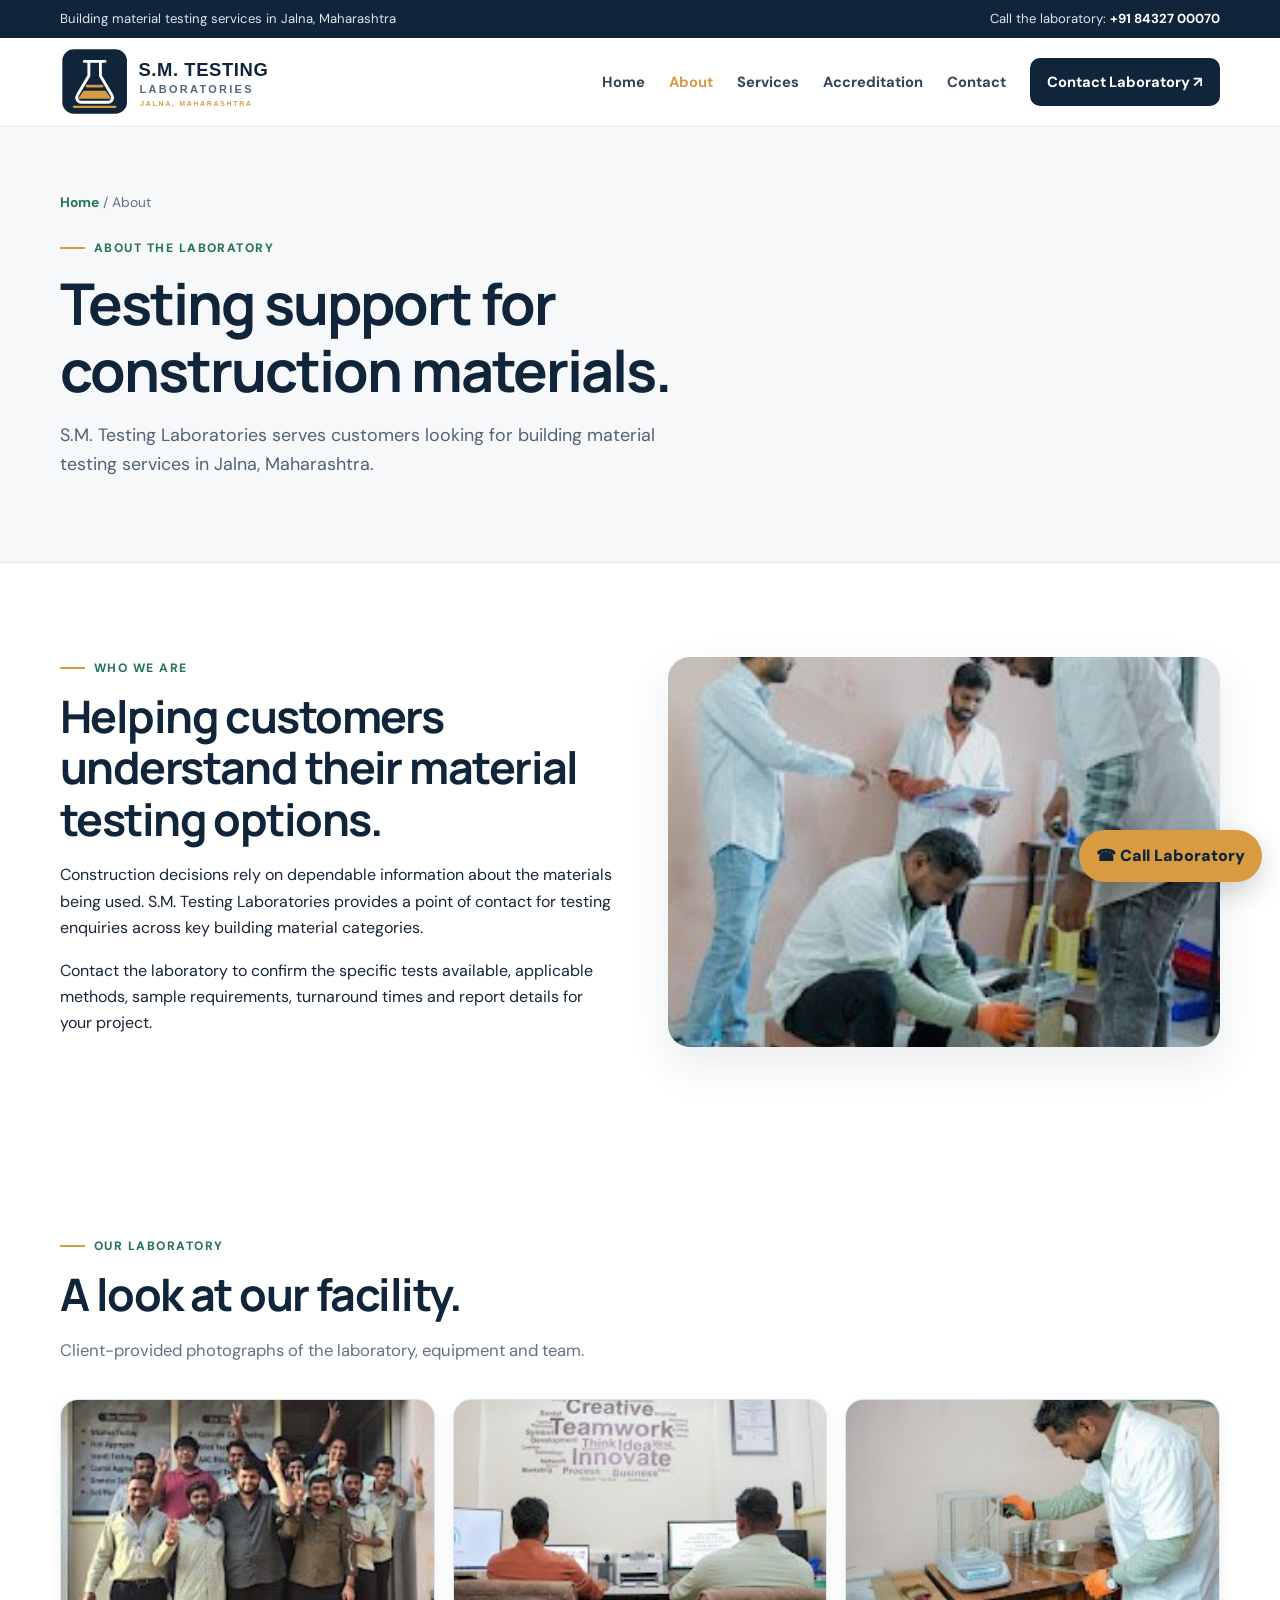
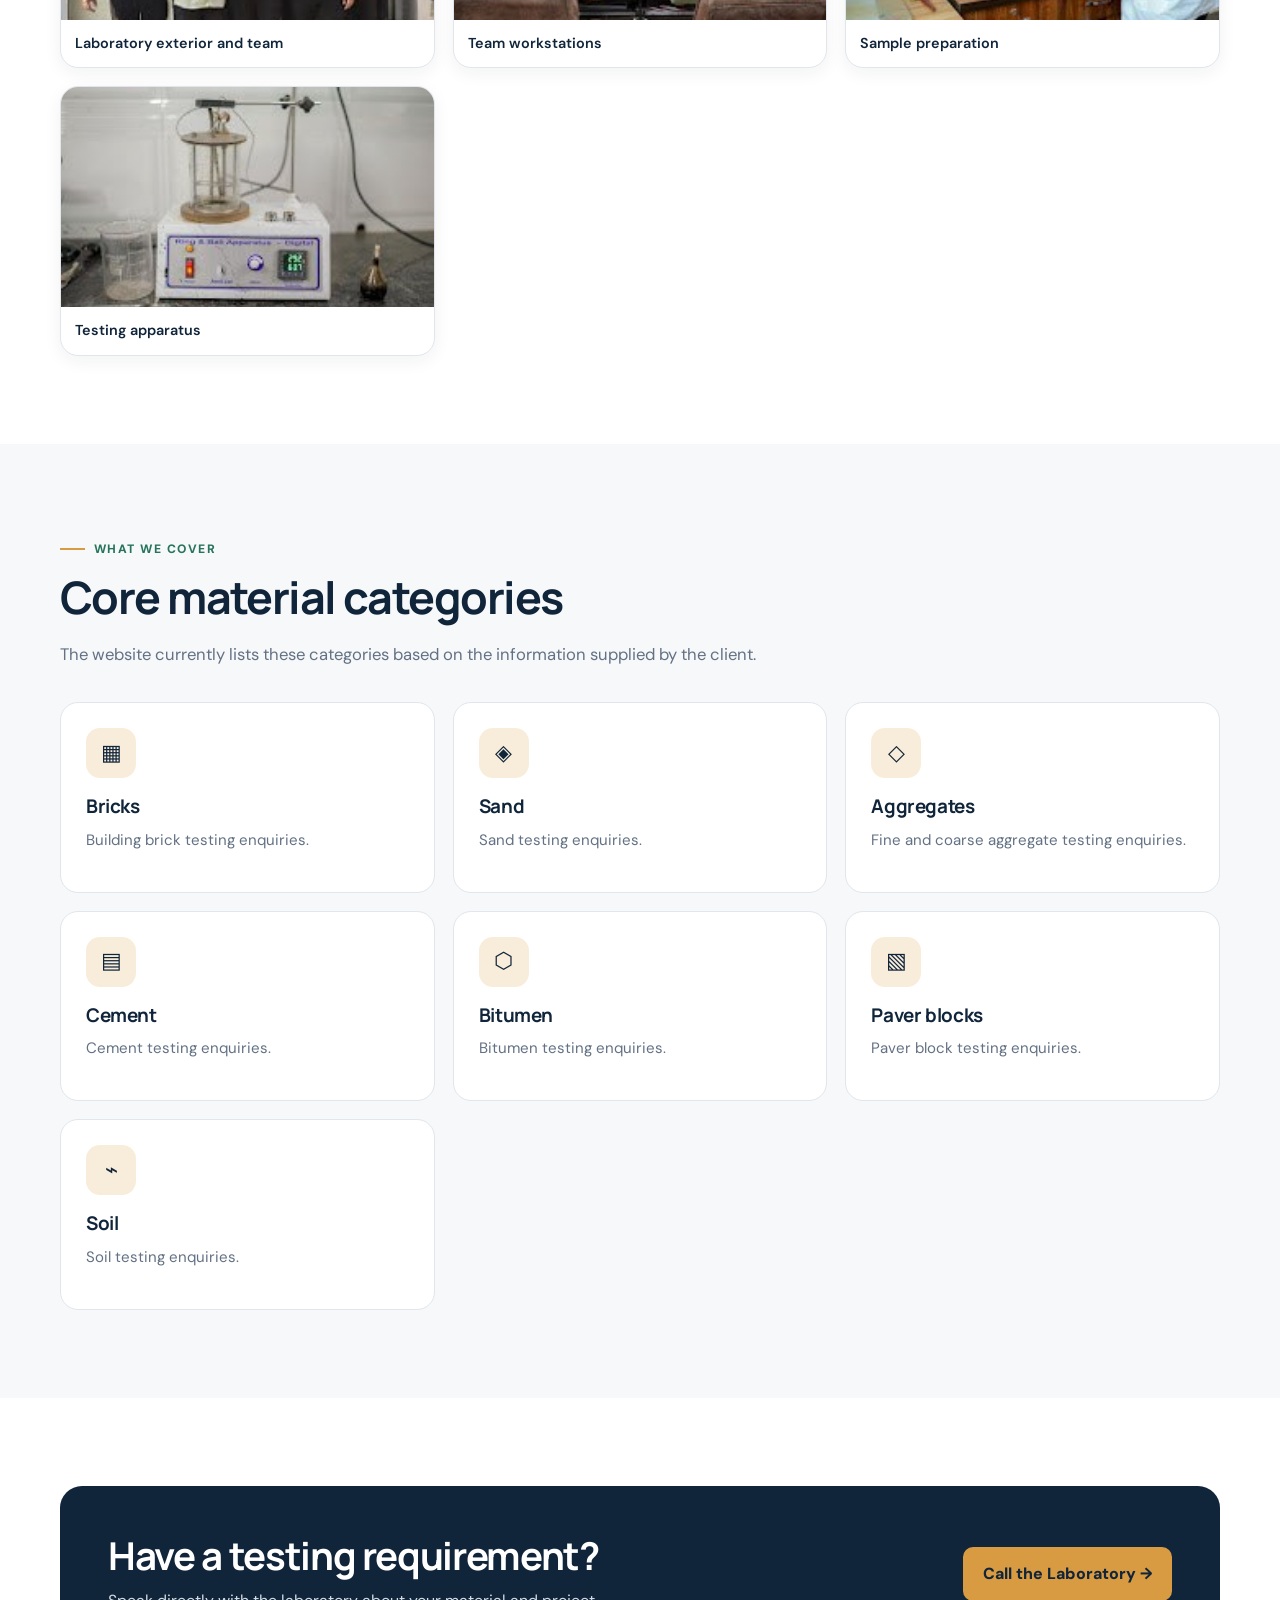
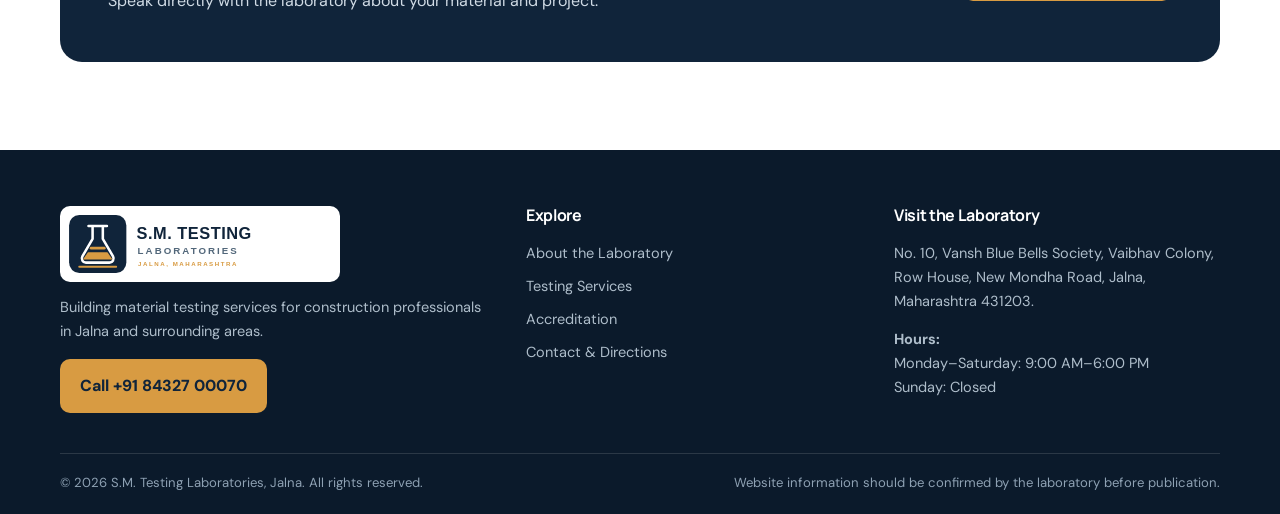
==== about.html @ 6c0680e1 "Add S.M. Testing Laboratories website" ====
<!doctype html>
<html lang="en">
<head>
  <meta charset="utf-8"><meta name="viewport" content="width=device-width, initial-scale=1">
  <meta name="description" content="Learn about S.M. Testing Laboratories, a building material testing laboratory based in Jalna, Maharashtra.">
  <meta name="theme-color" content="#10243a">
  <title>About Us | S.M. Testing Laboratories, Jalna</title>
  <link rel="icon" href="assets/logo.svg" type="image/svg+xml">
  <link rel="stylesheet" href="css/style.css">
</head>
<body><a class="skip-link" href="#main">Skip to content</a>
<div class="topbar"><div class="container topbar-inner"><span>Building material testing services in Jalna, Maharashtra</span><span>Call the laboratory: <a href="tel:+918432700070">+91 84327 00070</a></span></div></div>
<header class="site-header"><div class="container nav-wrap">
  <a class="brand" href="index.html" aria-label="S.M. Testing Laboratories home"><img src="assets/logo.svg" alt="S.M. Testing Laboratories, Jalna"></a>
  <button class="menu-toggle" type="button" aria-expanded="false" aria-label="Open navigation menu">☰ Menu</button>
  <nav class="nav-links" aria-label="Main navigation">
    <a href="index.html" >Home</a><a href="about.html" aria-current="page">About</a><a href="services.html" >Services</a><a href="accreditation.html" >Accreditation</a><a href="contact.html" >Contact</a><a class="nav-cta" href="contact.html">Contact Laboratory ↗</a>
  </nav>
</div></header><main id="main">
<section class="page-hero"><div class="container"><div class="breadcrumb"><a href="index.html">Home</a> / About</div><span class="eyebrow">About the laboratory</span><h1>Testing support for construction materials.</h1><p class="lead">S.M. Testing Laboratories serves customers looking for building material testing services in Jalna, Maharashtra.</p></div></section>
<section class="section"><div class="container split"><div><span class="eyebrow">Who we are</span><h2>Helping customers understand their material testing options.</h2><p>Construction decisions rely on dependable information about the materials being used. S.M. Testing Laboratories provides a point of contact for testing enquiries across key building material categories.</p><p>Contact the laboratory to confirm the specific tests available, applicable methods, sample requirements, turnaround times and report details for your project.</p></div><div class="photo-panel about-photo" role="img" aria-label="S.M. Testing Laboratories team performing material testing"></div></div></section>
<section class="section"><div class="container"><div class="section-heading"><span class="eyebrow">Our laboratory</span><h2>A look at our facility.</h2><p>Client-provided photographs of the laboratory, equipment and team.</p></div><div class="photo-gallery">
<figure><img src="assets/laboratory-photos/laboratory-exterior-team.jpg" alt="S.M. Testing Laboratories exterior and team" loading="lazy"><figcaption>Laboratory exterior and team</figcaption></figure>
<figure><img src="assets/laboratory-photos/laboratory-team-at-workstations.jpg" alt="Team members working at computers" loading="lazy"><figcaption>Team workstations</figcaption></figure>
<figure><img src="assets/laboratory-photos/sample-weighing.jpg" alt="Technician weighing a sample in the laboratory" loading="lazy"><figcaption>Sample preparation</figcaption></figure>
<figure><img src="assets/laboratory-photos/laboratory-testing-apparatus.jpg" alt="Laboratory testing apparatus" loading="lazy"><figcaption>Testing apparatus</figcaption></figure>
</div></div></section>
<section class="section section-soft"><div class="container"><div class="section-heading"><span class="eyebrow">What we cover</span><h2>Core material categories</h2><p>The website currently lists these categories based on the information supplied by the client.</p></div><div class="cards">
<article class="service-card"><div class="service-icon">▦</div><h3>Bricks</h3><p>Building brick testing enquiries.</p></article><article class="service-card"><div class="service-icon">◈</div><h3>Sand</h3><p>Sand testing enquiries.</p></article><article class="service-card"><div class="service-icon">◇</div><h3>Aggregates</h3><p>Fine and coarse aggregate testing enquiries.</p></article><article class="service-card"><div class="service-icon">▤</div><h3>Cement</h3><p>Cement testing enquiries.</p></article><article class="service-card"><div class="service-icon">⬡</div><h3>Bitumen</h3><p>Bitumen testing enquiries.</p></article><article class="service-card"><div class="service-icon">▧</div><h3>Paver blocks</h3><p>Paver block testing enquiries.</p></article><article class="service-card"><div class="service-icon">⌁</div><h3>Soil</h3><p>Soil testing enquiries.</p></article></div></div></section>
<section class="section"><div class="container"><div class="cta-band"><div><h2>Have a testing requirement?</h2><p>Speak directly with the laboratory about your material and project.</p></div><a class="btn btn-amber" href="tel:+918432700070">Call the Laboratory →</a></div></div></section>
</main><footer class="site-footer"><div class="container">
  <div class="footer-grid">
    <div><img class="footer-brand" src="assets/logo.svg" alt="S.M. Testing Laboratories"><p>Building material testing services for construction professionals in Jalna and surrounding areas.</p><a class="btn btn-amber" href="tel:+918432700070">Call +91 84327 00070</a></div>
    <div><h3>Explore</h3><ul class="footer-links"><li><a href="about.html">About the Laboratory</a></li><li><a href="services.html">Testing Services</a></li><li><a href="accreditation.html">Accreditation</a></li><li><a href="contact.html">Contact & Directions</a></li></ul></div>
    <div><h3>Visit the Laboratory</h3><p>No. 10, Vansh Blue Bells Society, Vaibhav Colony, Row House, New Mondha Road, Jalna, Maharashtra 431203.</p><p><strong>Hours:</strong><br>Monday–Saturday: 9:00 AM–6:00 PM<br>Sunday: Closed</p></div>
  </div>
  <div class="footer-bottom"><span>© <span data-current-year></span> S.M. Testing Laboratories, Jalna. All rights reserved.</span><span>Website information should be confirmed by the laboratory before publication.</span></div>
</div></footer>
<a class="floating-call" href="tel:+918432700070" aria-label="Call S.M. Testing Laboratories">☎ Call Laboratory</a>
<script src="js/main.js"></script></body></html>
---- css/style.css ----
@import url('https://fonts.googleapis.com/css2?family=DM+Sans:wght@400;500;600;700&family=Manrope:wght@400;500;600;700;800&display=swap');

:root {
  --navy: #10243a;
  --navy-2: #193953;
  --ink: #172536;
  --muted: #637184;
  --amber: #d89b42;
  --amber-light: #f8edda;
  --paper: #f6f8fa;
  --white: #fff;
  --line: #e0e6eb;
  --green: #28745b;
  --shadow: 0 18px 45px rgba(16,36,58,.09);
  --radius: 18px;
  --max: 1160px;
}
* { box-sizing: border-box; }
html { scroll-behavior: smooth; }
body { margin: 0; color: var(--ink); background: var(--white); font-family: "DM Sans", Arial, sans-serif; line-height: 1.65; }
img { max-width: 100%; display: block; }
a { color: inherit; text-decoration: none; }
button, a { -webkit-tap-highlight-color: transparent; }
button { font: inherit; }
.container { width: min(var(--max), calc(100% - 40px)); margin-inline: auto; }
.skip-link { position: absolute; left: -9999px; top: 0; z-index: 999; background: white; padding: 12px; }
.skip-link:focus { left: 12px; }
.topbar { background: var(--navy); color: #dce6ef; font-size: .82rem; }
.topbar-inner { display: flex; justify-content: space-between; align-items: center; gap: 18px; padding: 8px 0; }
.topbar a { color: #fff; font-weight: 700; }
.site-header { position: sticky; top: 0; z-index: 100; background: rgba(255,255,255,.96); backdrop-filter: blur(14px); border-bottom: 1px solid rgba(224,230,235,.8); }
.nav-wrap { min-height: 88px; display: flex; align-items: center; justify-content: space-between; gap: 28px; }
.brand img { width: 300px; height: auto; }
.nav-links { display: flex; align-items: center; gap: 24px; }
.nav-links a { font-size: .92rem; font-weight: 700; color: #334457; padding: 10px 0; }
.nav-links a:hover, .nav-links a[aria-current="page"] { color: var(--amber); }
.nav-links .nav-cta { background: var(--navy); color: white; padding: 12px 17px; border-radius: 10px; }
.menu-toggle { display: none; background: var(--navy); color: white; border: 0; border-radius: 10px; padding: 10px 13px; cursor: pointer; }
.hero { background: linear-gradient(115deg, #f6f8fa 0%, #f6f8fa 55%, #eaf0f4 100%); overflow: hidden; }
.hero-grid { min-height: 560px; display: grid; grid-template-columns: 1.05fr .95fr; gap: 56px; align-items: center; padding: 66px 0; }
.eyebrow { display: inline-flex; align-items: center; gap: 9px; color: var(--green); text-transform: uppercase; letter-spacing: .12em; font-size: .76rem; font-weight: 800; }
.eyebrow::before { content: ""; width: 25px; height: 2px; background: var(--amber); }
h1, h2, h3 { font-family: Manrope, Arial, sans-serif; line-height: 1.15; letter-spacing: -.035em; color: var(--navy); margin: 0; }
h1 { font-size: clamp(2.6rem, 5vw, 4.55rem); margin: 18px 0 20px; max-width: 700px; }
h2 { font-size: clamp(1.9rem, 3.5vw, 2.8rem); margin: 12px 0 18px; }
h3 { font-size: 1.18rem; margin-bottom: 10px; letter-spacing: -.02em; }
.lead { color: #526174; font-size: 1.12rem; max-width: 620px; }
.hero-actions { display: flex; flex-wrap: wrap; gap: 12px; margin-top: 28px; }
.btn { display: inline-flex; justify-content: center; align-items: center; gap: 9px; padding: 13px 19px; border-radius: 10px; font-weight: 800; border: 1px solid transparent; transition: transform .2s, background .2s; cursor: pointer; }
.btn:hover { transform: translateY(-2px); }
.btn-primary { background: var(--navy); color: white; }
.btn-primary:hover { background: var(--navy-2); }
.btn-secondary { border-color: #c7d1da; background: white; color: var(--navy); }
.btn-amber { background: var(--amber); color: var(--navy); }
.hero-visual { position: relative; min-height: 550px; border-radius: 26px; background: var(--navy); overflow: hidden; box-shadow: var(--shadow); }
.hero-visual::before { content: ""; position: absolute; inset: 0; background: linear-gradient(145deg, rgba(78, 152, 231, 0.12), rgba(16,36,58,.8)), url("../assets/laboratory-photos/home.jpg") center/cover; opacity: .95; }
.hero-visual::after { content: ""; position: absolute; inset: 22px; border: 1px solid rgba(255,255,255,.3); border-radius: 18px; pointer-events: none; }
.visual-caption { position: absolute; z-index: 1; bottom: 32px; left: 32px; right: 32px; color: white; }
.visual-caption span { display: block; color: #f4c77f; font-size: .76rem; font-weight: 800; letter-spacing: .12em; text-transform: uppercase; margin-bottom: 10px; }
.visual-caption strong { font: 800 clamp(1.4rem, 2.5vw, 2rem) Manrope, sans-serif; display: block; max-width: 380px; line-height: 1.25; }
.stats-strip { border-bottom: 1px solid var(--line); }
.stats-grid { display: grid; grid-template-columns: repeat(3, 1fr); gap: 24px; padding: 26px 0; }
.stat { display: flex; align-items: center; gap: 13px; }
.stat-icon { width: 44px; height: 44px; border-radius: 13px; display: grid; place-items: center; background: var(--amber-light); color: var(--navy); font-size: 1.2rem; font-weight: 800; }
.stat strong { display: block; color: var(--navy); font-size: .98rem; }
.stat small { color: var(--muted); font-size: .82rem; }
.section { padding: 88px 0; }
.section-soft { background: var(--paper); }
.section-heading { max-width: 700px; margin-bottom: 34px; }
.section-heading p { color: var(--muted); font-size: 1.04rem; margin: 0; }
.cards { display: grid; grid-template-columns: repeat(3, 1fr); gap: 18px; }
.service-card { padding: 25px; border: 1px solid var(--line); border-radius: var(--radius); background: white; transition: box-shadow .2s, transform .2s; }
.service-card:hover { transform: translateY(-4px); box-shadow: var(--shadow); }
.service-icon { width: 50px; height: 50px; border-radius: 14px; display: grid; place-items: center; background: var(--amber-light); color: var(--navy); margin-bottom: 18px; font-size: 1.4rem; }
.service-card p { color: var(--muted); margin: 0 0 14px; font-size: .94rem; }
.text-link { color: var(--green); font-weight: 800; font-size: .9rem; }
.text-link:hover { text-decoration: underline; }
.split { display: grid; grid-template-columns: 1fr 1fr; align-items: center; gap: 56px; }
.photo-panel { min-height: 390px; border-radius: 22px; background: linear-gradient(140deg, rgba(16,36,58,.08), rgba(16,36,58,.15)), url("../assets/laboratory-photos/concrete-sample-testing-team.jpg") center/cover; box-shadow: var(--shadow); }
.check-list { list-style: none; padding: 0; margin: 24px 0; display: grid; gap: 13px; }
.check-list li { display: flex; gap: 11px; align-items: flex-start; }
.check-list li::before { content: "✓"; flex: 0 0 24px; height: 24px; display: grid; place-items: center; border-radius: 50%; background: #e2f2eb; color: var(--green); font-weight: 900; }
.notice { border-left: 4px solid var(--amber); padding: 16px 18px; background: #fff8ec; border-radius: 0 12px 12px 0; color: #655338; font-size: .92rem; }
.cta-band { background: var(--navy); color: white; padding: 48px; border-radius: 22px; display: flex; align-items: center; justify-content: space-between; gap: 30px; }
.cta-band h2 { color: white; font-size: clamp(1.7rem, 3vw, 2.5rem); margin: 0 0 10px; }
.cta-band p { margin: 0; color: #d0dbe5; }
.page-hero { background: var(--paper); padding: 64px 0; border-bottom: 1px solid var(--line); }
.page-hero h1 { font-size: clamp(2.4rem, 4.5vw, 3.8rem); margin: 12px 0; }
.breadcrumb { color: var(--muted); font-size: .86rem; margin-bottom: 18px; }
.breadcrumb a { color: var(--green); font-weight: 700; }
.content-narrow { max-width: 850px; }
.content-narrow p { color: #536274; }
.service-detail { display: grid; grid-template-columns: 80px 1fr; gap: 22px; padding: 27px 0; border-bottom: 1px solid var(--line); }
.service-detail .service-icon { margin: 0; }
.service-detail p { color: var(--muted); margin: 0; }
.two-col { display: grid; grid-template-columns: 1fr 1fr; gap: 22px; }
.info-card { border: 1px solid var(--line); border-radius: var(--radius); padding: 25px; background: white; }
.info-card p { color: var(--muted); margin-bottom: 0; }
.contact-layout { display: grid; grid-template-columns: .9fr 1.1fr; gap: 28px; align-items: stretch; }
.contact-list { display: grid; gap: 16px; margin-top: 22px; }
.contact-item { display: flex; gap: 13px; align-items: flex-start; }
.contact-item .service-icon { flex: 0 0 44px; width: 44px; height: 44px; margin: 0; font-size: 1.1rem; }
.contact-item strong { display: block; color: var(--navy); }
.contact-item span, .contact-item address { display: block; color: var(--muted); font-size: .94rem; font-style: normal; }
.map-frame { width: 100%; min-height: 430px; border: 0; border-radius: var(--radius); background: var(--paper); }
.hours { width: 100%; border-collapse: collapse; margin-top: 15px; }
.hours td { border-bottom: 1px solid var(--line); padding: 10px 0; }
.hours td:last-child { text-align: right; font-weight: 700; }
.badge { display: inline-flex; align-items: center; padding: 6px 10px; border-radius: 100px; background: var(--amber-light); color: #76501b; font-size: .75rem; font-weight: 800; letter-spacing: .04em; text-transform: uppercase; }
.placeholder-box { padding: 28px; border: 2px dashed #cbd4dc; border-radius: var(--radius); background: #f9fafb; }
.placeholder-box p { color: var(--muted); }
.site-footer { background: #0b1a2b; color: #d0dbe5; padding: 56px 0 20px; }
.footer-grid { display: grid; grid-template-columns: 1.3fr 1fr 1fr; gap: 42px; }
.footer-brand { width: 280px; background: white; padding: 7px; border-radius: 10px; }
.site-footer p, .site-footer li { color: #aebdca; font-size: .91rem; }
.site-footer h3 { color: white; font-size: 1rem; margin-bottom: 17px; }
.footer-links { list-style: none; margin: 0; padding: 0; display: grid; gap: 9px; }
.footer-links a:hover { color: var(--amber); }
.footer-bottom { border-top: 1px solid rgba(255,255,255,.13); margin-top: 38px; padding-top: 18px; display: flex; justify-content: space-between; gap: 15px; font-size: .82rem; color: #8ea1b3; }
.floating-call { position: fixed; right: 18px; bottom: 18px; z-index: 90; background: var(--amber); color: var(--navy); padding: 13px 17px; border-radius: 100px; box-shadow: 0 10px 28px rgba(0,0,0,.18); font-weight: 900; }
:focus-visible { outline: 3px solid var(--amber); outline-offset: 3px; }
@media (max-width: 900px) {
  .menu-toggle { display: inline-flex; align-items: center; gap: 8px; }
  .nav-wrap { min-height: 78px; }
  .brand img { width: 250px; }
  .nav-links { display: none; position: absolute; left: 0; right: 0; top: 100%; background: white; border-bottom: 1px solid var(--line); padding: 14px 22px 22px; flex-direction: column; align-items: stretch; gap: 4px; box-shadow: var(--shadow); }
  .nav-links.is-open { display: flex; }
  .nav-links a { padding: 11px 8px; }
  .nav-links .nav-cta { text-align: center; margin-top: 6px; }
  .hero-grid { grid-template-columns: 1fr; gap: 32px; padding: 52px 0; }
  .hero-visual { min-height: 340px; }
  .cards { grid-template-columns: repeat(2, 1fr); }
  .split, .contact-layout { grid-template-columns: 1fr; gap: 30px; }
  .photo-panel { min-height: 320px; }
  .footer-grid { grid-template-columns: 1fr 1fr; }
}
@media (max-width: 600px) {
  .container { width: min(var(--max), calc(100% - 30px)); }
  .topbar-inner { justify-content: center; text-align: center; }
  .topbar-inner span:first-child { display: none; }
  .brand img { width: 215px; }
  .hero-grid { padding: 42px 0; }
  h1 { font-size: 2.55rem; }
  .lead { font-size: 1rem; }
  .hero-visual { min-height: 285px; }
  .visual-caption { left: 24px; right: 24px; bottom: 25px; }
  .stats-grid { grid-template-columns: 1fr; gap: 17px; }
  .section { padding: 62px 0; }
  .cards, .two-col { grid-template-columns: 1fr; }
  .cta-band { padding: 30px 24px; flex-direction: column; align-items: flex-start; }
  .page-hero { padding: 44px 0; }
  .service-detail { grid-template-columns: 55px 1fr; gap: 15px; }
  .service-detail .service-icon { width: 48px; height: 48px; }
  .footer-grid { grid-template-columns: 1fr; gap: 28px; }
  .footer-bottom { flex-direction: column; }
  .map-frame { min-height: 340px; }
  .floating-call { right: 12px; bottom: 12px; }
}

/* Client-supplied laboratory photography */
.photo-gallery { display:grid; grid-template-columns:repeat(3,minmax(0,1fr)); gap:18px; }
.photo-gallery figure { margin:0; overflow:hidden; border:1px solid var(--line); border-radius:var(--radius); background:#fff; box-shadow:0 5px 18px rgba(16,36,58,.06); }
.photo-gallery img { display:block; width:100%; height:220px; object-fit:cover; background:#edf1f5; }
.photo-gallery figcaption { padding:12px 14px; font-size:.9rem; font-weight:600; color:var(--navy); }
.service-detail { grid-template-columns:72px minmax(0,1fr) 150px; align-items:center; }
.service-detail .detail-photo { width:150px; height:105px; object-fit:cover; border-radius:12px; background:#edf1f5; }
@media (max-width:760px) { .photo-gallery { grid-template-columns:repeat(2,minmax(0,1fr)); gap:12px; } .photo-gallery img { height:175px; } .service-detail { grid-template-columns:55px minmax(0,1fr); } .service-detail .detail-photo { grid-column:2; width:100%; height:180px; } }
@media (max-width:460px) { .photo-gallery { grid-template-columns:1fr; } .photo-gallery img { height:auto; max-height:300px; object-fit:contain; } }
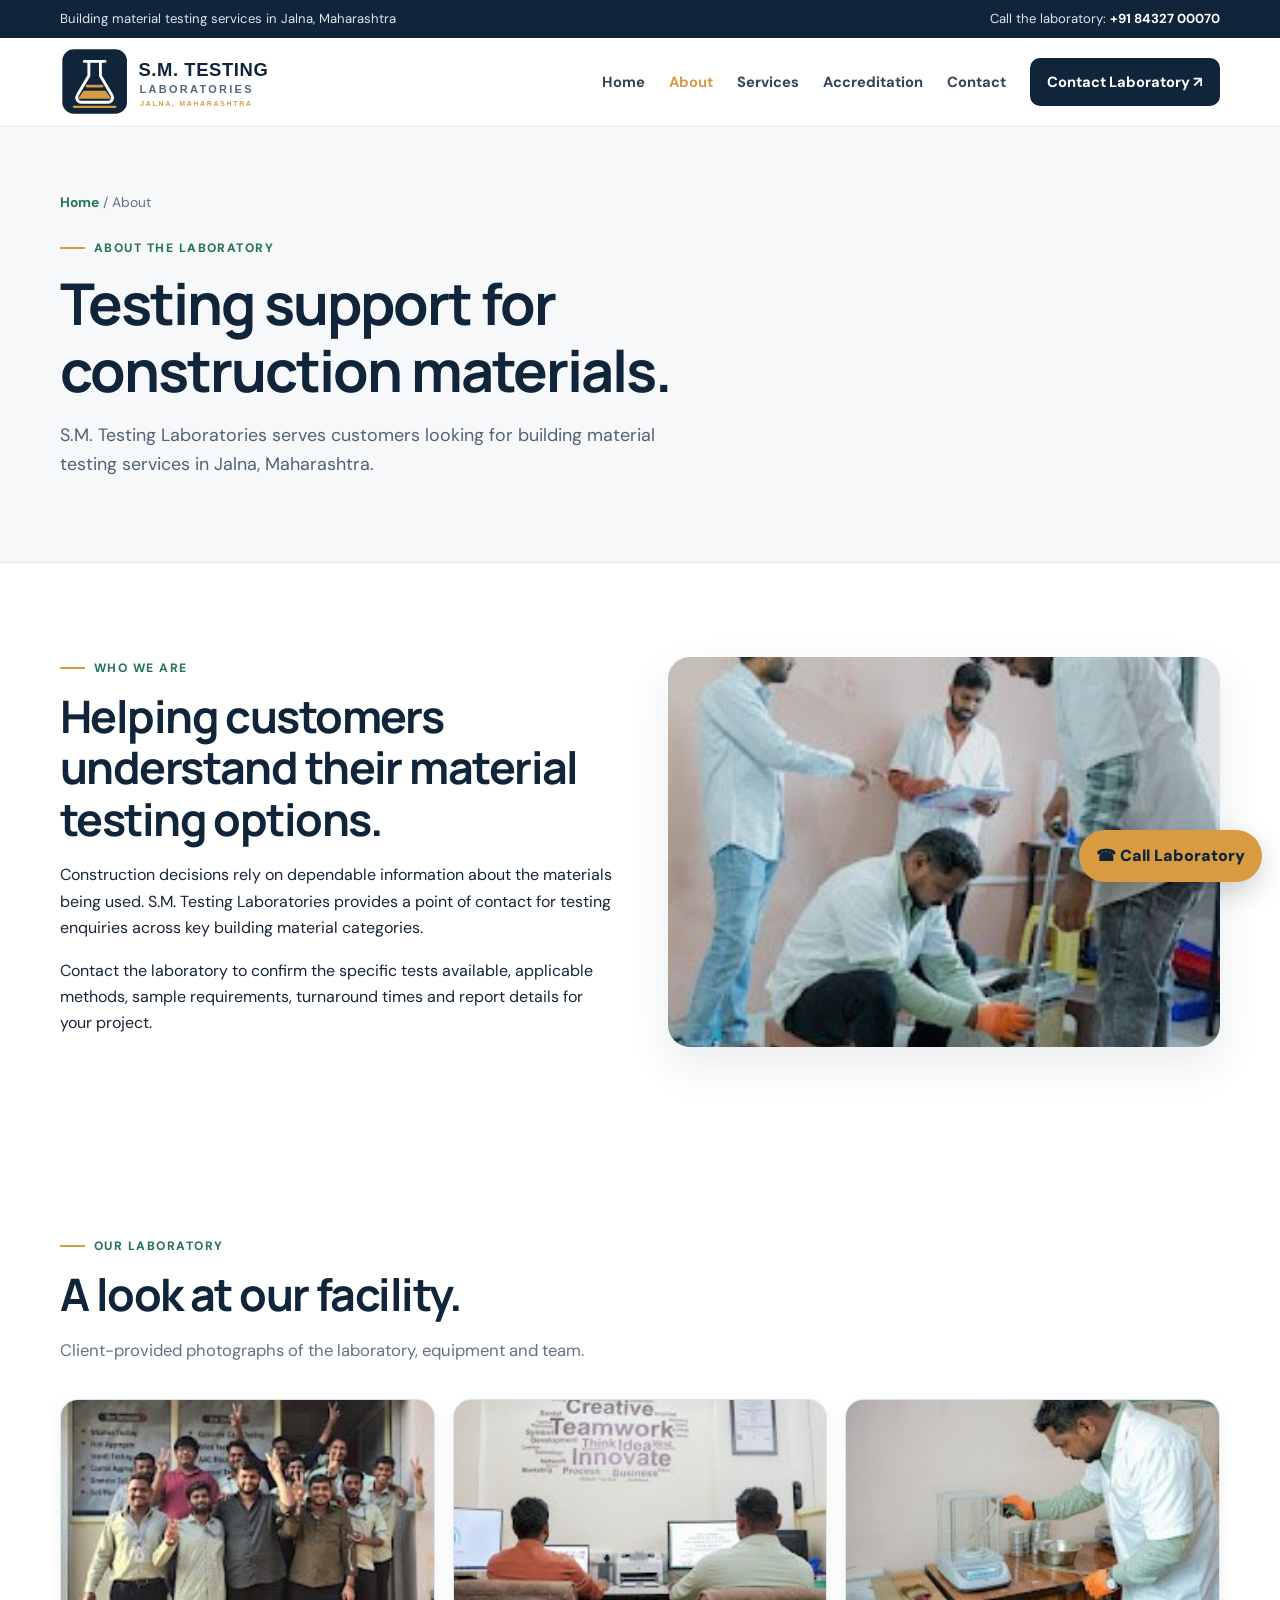
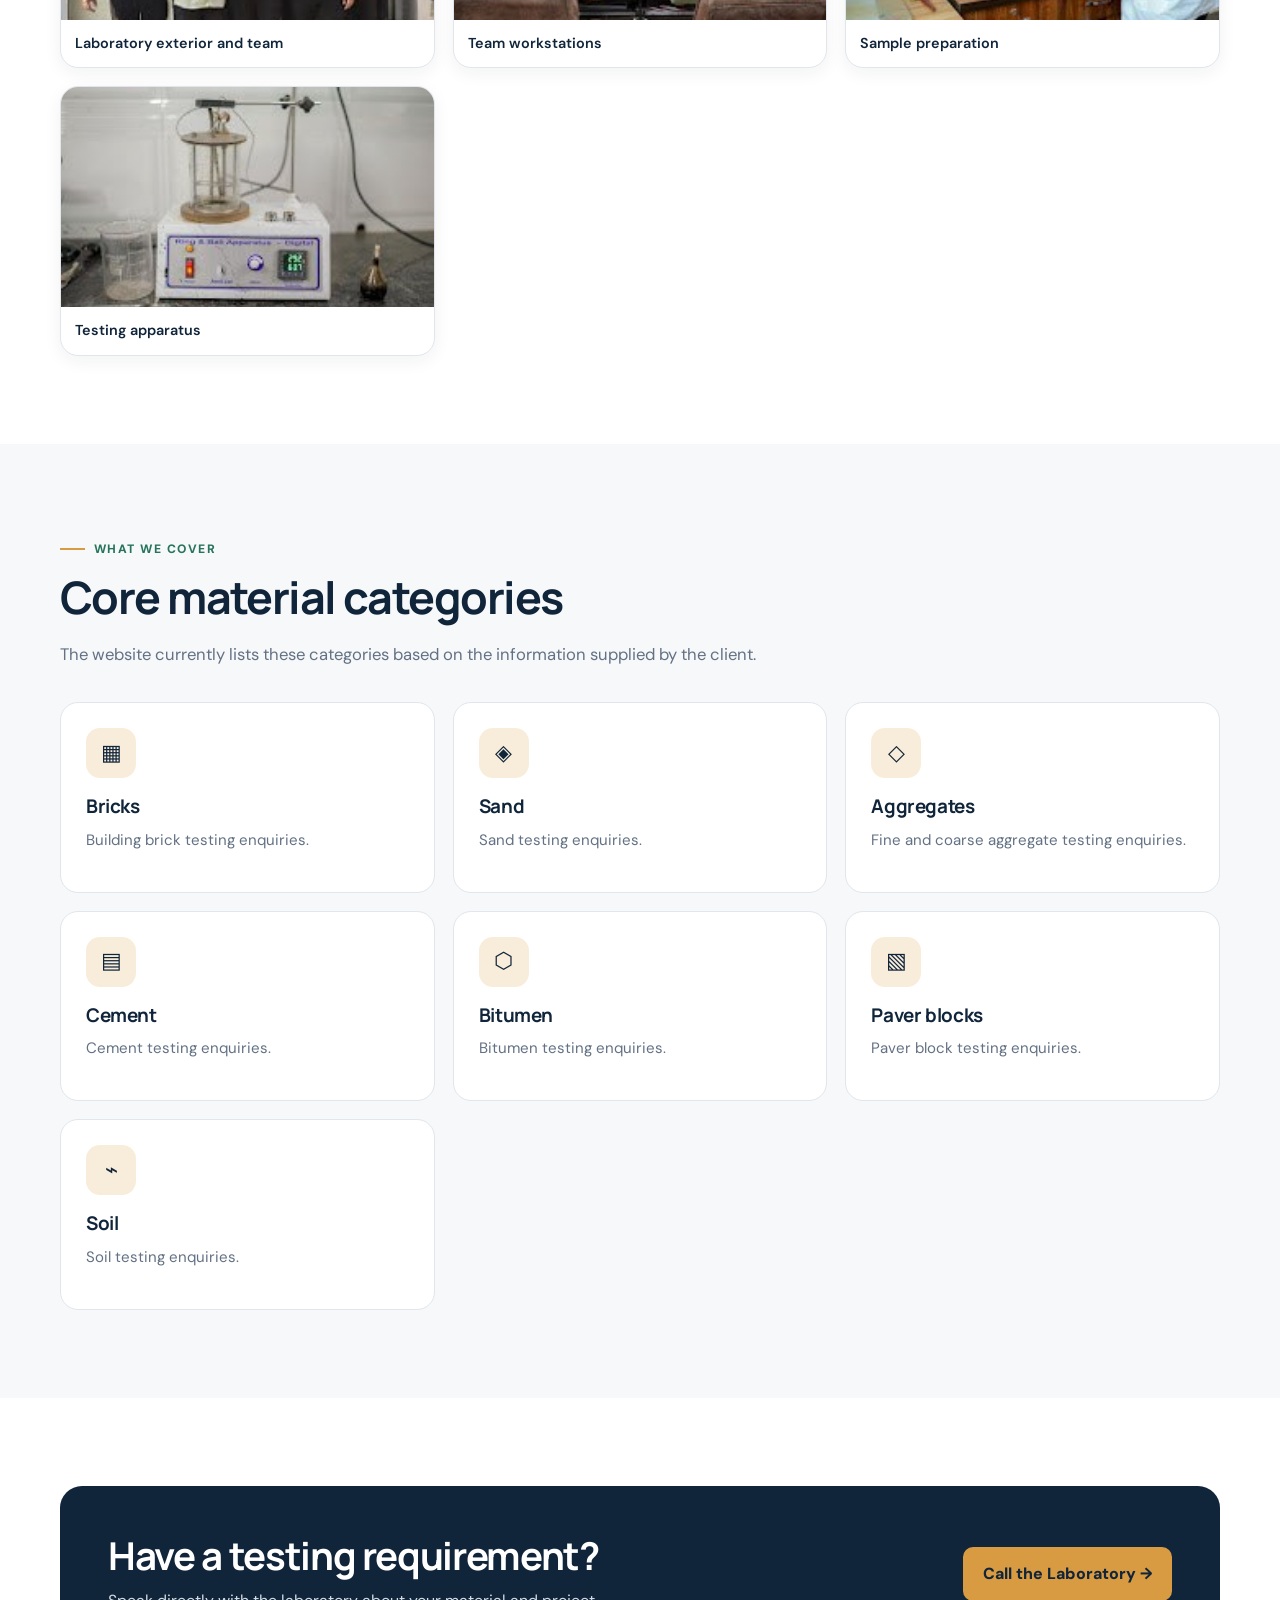
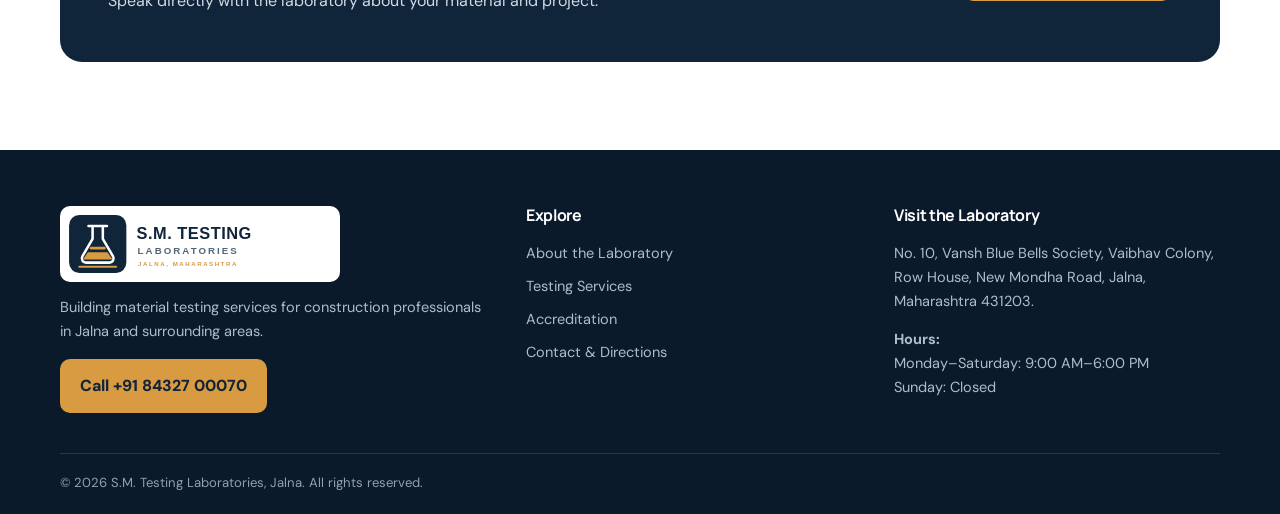
==== commit 4c996745: "Update footer by removing disclaimer text Removed the website information disclaimer from the footer" ====
--- a/about.html
+++ b/about.html
@@ -34,7 +34,7 @@
     <div><h3>Explore</h3><ul class="footer-links"><li><a href="about.html">About the Laboratory</a></li><li><a href="services.html">Testing Services</a></li><li><a href="accreditation.html">Accreditation</a></li><li><a href="contact.html">Contact & Directions</a></li></ul></div>
     <div><h3>Visit the Laboratory</h3><p>No. 10, Vansh Blue Bells Society, Vaibhav Colony, Row House, New Mondha Road, Jalna, Maharashtra 431203.</p><p><strong>Hours:</strong><br>Monday–Saturday: 9:00 AM–6:00 PM<br>Sunday: Closed</p></div>
   </div>
-  <div class="footer-bottom"><span>© <span data-current-year></span> S.M. Testing Laboratories, Jalna. All rights reserved.</span><span>Website information should be confirmed by the laboratory before publication.</span></div>
+  <div class="footer-bottom"><span>© <span data-current-year></span> S.M. Testing Laboratories, Jalna. All rights reserved.</span></div>
 </div></footer>
 <a class="floating-call" href="tel:+918432700070" aria-label="Call S.M. Testing Laboratories">☎ Call Laboratory</a>
-<script src="js/main.js"></script></body></html>+<script src="js/main.js"></script></body></html>
